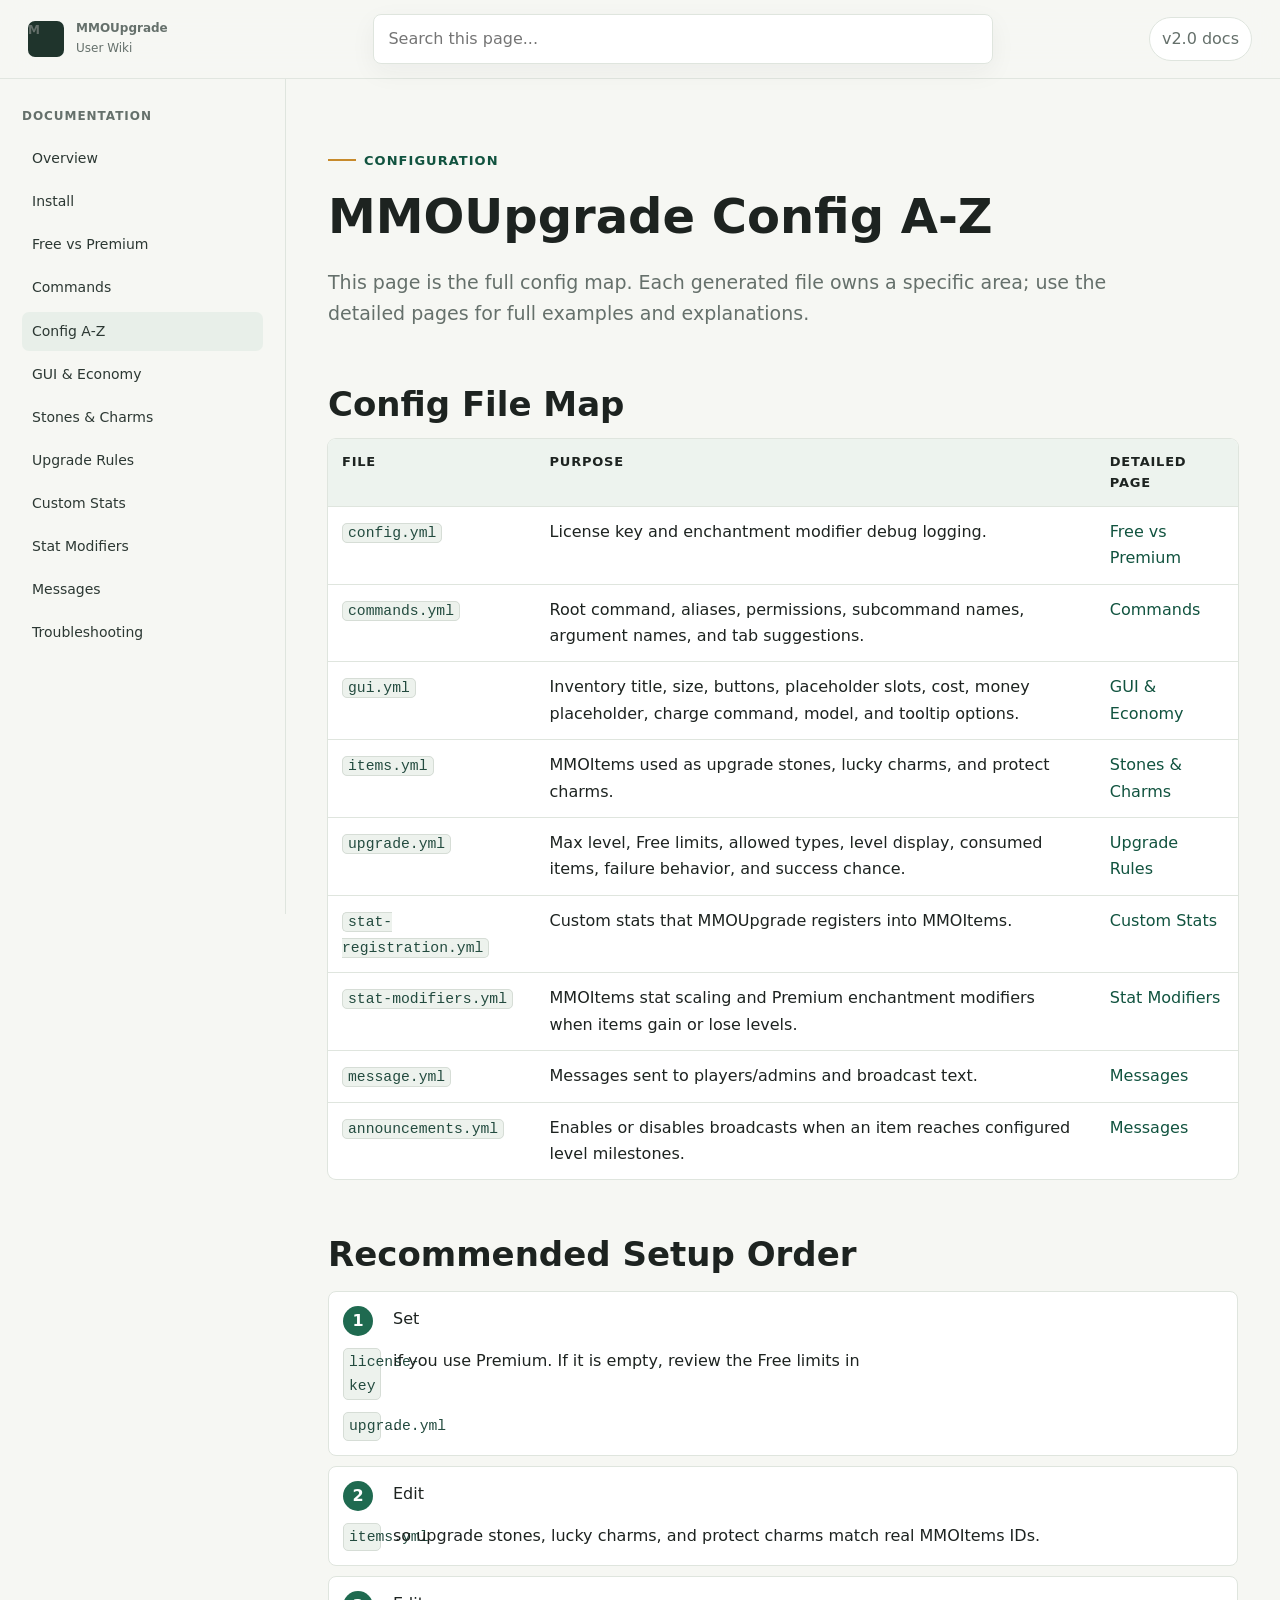
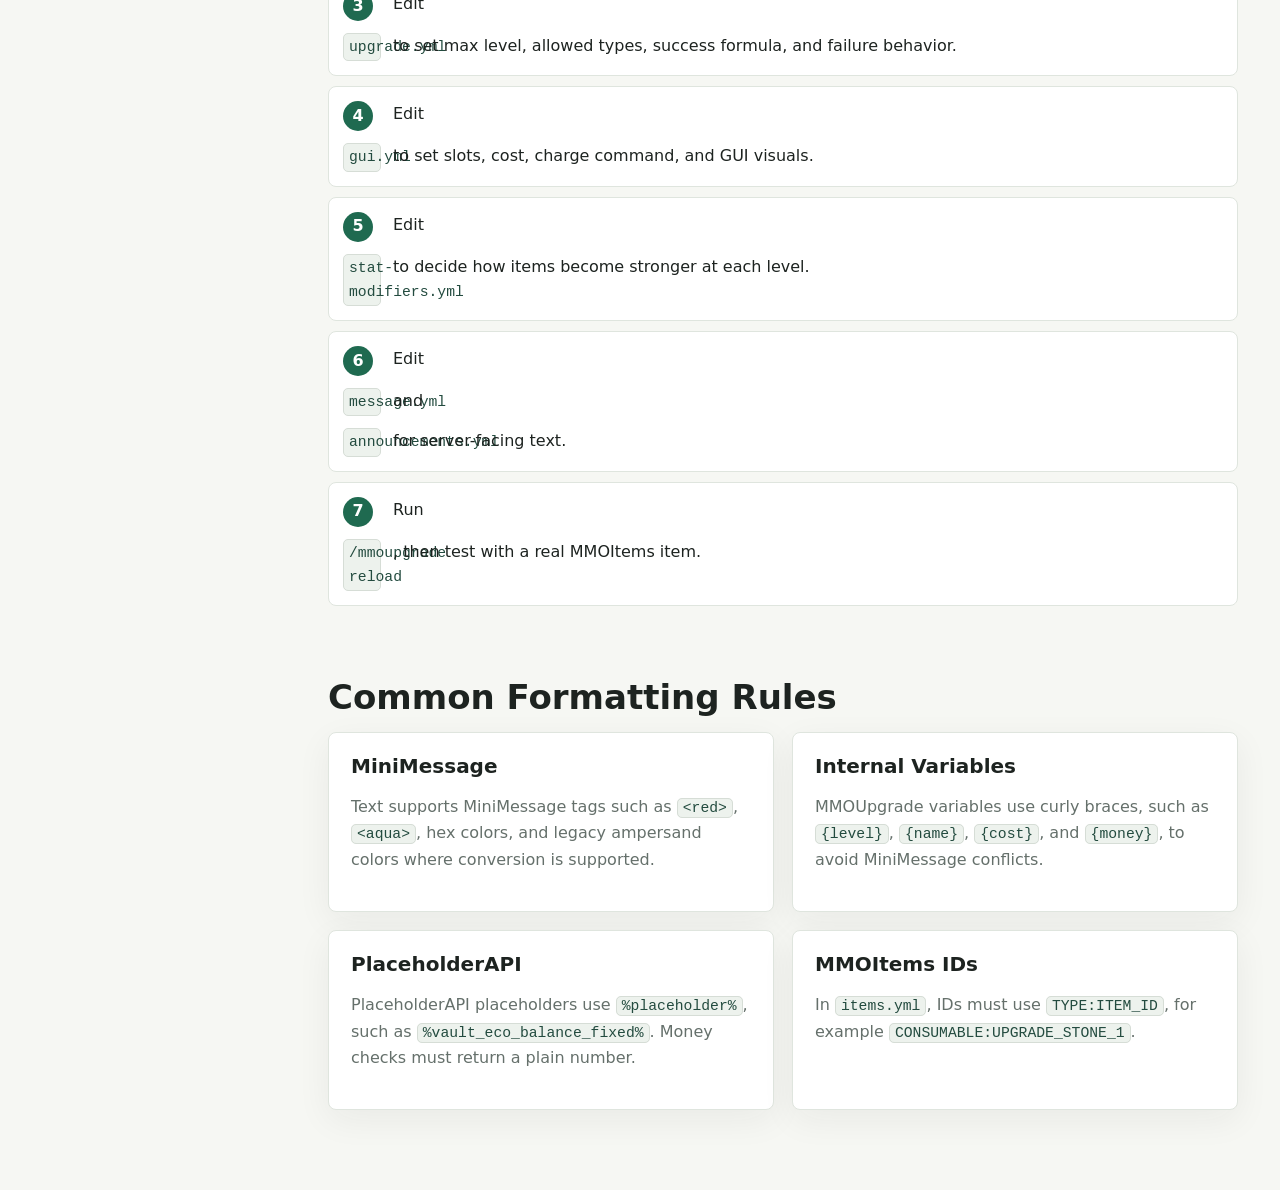
==== docs/configuration.html @ 09e2c38e "wiki" ====
<!doctype html>
<html lang="en">
  <head><meta charset="utf-8" /><meta name="viewport" content="width=device-width, initial-scale=1" /><title>Config A-Z - MMOUpgrade Wiki</title><link rel="stylesheet" href="./styles.css" /></head>
  <body><header class="topbar"><a class="brand" href="./index.html"><span class="mark">M</span><span><strong>MMOUpgrade</strong><span>User Wiki</span></span></a><label class="search"><span class="hidden">Search</span><input id="search" type="search" placeholder="Search this page..." /></label><span class="version">v2.0 docs</span></header>
    <div class="layout"><aside class="sidebar"><p class="nav-title">Documentation</p><nav class="nav"><a href="./index.html">Overview</a><a href="./install.html">Install</a><a href="./license.html">Free vs Premium</a><a href="./commands.html">Commands</a><a href="./configuration.html">Config A-Z</a><a href="./gui-economy.html">GUI & Economy</a><a href="./items-upgrade.html">Stones & Charms</a><a href="./upgrade-rules.html">Upgrade Rules</a><a href="./custom-stats.html">Custom Stats</a><a href="./stat-modifiers.html">Stat Modifiers</a><a href="./messages-announcements.html">Messages</a><a href="./troubleshooting.html">Troubleshooting</a></nav></aside>
      <main class="content">
        <section class="section page-title" data-search-section><span class="eyebrow">Configuration</span><h1>MMOUpgrade Config A-Z</h1><p class="lead">This page is the full config map. Each generated file owns a specific area; use the detailed pages for full examples and explanations.</p></section>
        <section class="section" data-search-section>
          <h2>Config File Map</h2>
          <table><thead><tr><th>File</th><th>Purpose</th><th>Detailed Page</th></tr></thead><tbody>
            <tr><td><code>config.yml</code></td><td>License key and enchantment modifier debug logging.</td><td><a href="./license.html">Free vs Premium</a></td></tr>
            <tr><td><code>commands.yml</code></td><td>Root command, aliases, permissions, subcommand names, argument names, and tab suggestions.</td><td><a href="./commands.html">Commands</a></td></tr>
            <tr><td><code>gui.yml</code></td><td>Inventory title, size, buttons, placeholder slots, cost, money placeholder, charge command, model, and tooltip options.</td><td><a href="./gui-economy.html">GUI & Economy</a></td></tr>
            <tr><td><code>items.yml</code></td><td>MMOItems used as upgrade stones, lucky charms, and protect charms.</td><td><a href="./items-upgrade.html">Stones & Charms</a></td></tr>
            <tr><td><code>upgrade.yml</code></td><td>Max level, Free limits, allowed types, level display, consumed items, failure behavior, and success chance.</td><td><a href="./upgrade-rules.html">Upgrade Rules</a></td></tr>
            <tr><td><code>stat-registration.yml</code></td><td>Custom stats that MMOUpgrade registers into MMOItems.</td><td><a href="./custom-stats.html">Custom Stats</a></td></tr>
            <tr><td><code>stat-modifiers.yml</code></td><td>MMOItems stat scaling and Premium enchantment modifiers when items gain or lose levels.</td><td><a href="./stat-modifiers.html">Stat Modifiers</a></td></tr>
            <tr><td><code>message.yml</code></td><td>Messages sent to players/admins and broadcast text.</td><td><a href="./messages-announcements.html">Messages</a></td></tr>
            <tr><td><code>announcements.yml</code></td><td>Enables or disables broadcasts when an item reaches configured level milestones.</td><td><a href="./messages-announcements.html">Messages</a></td></tr>
          </tbody></table>
        </section>
        <section class="section" data-search-section>
          <h2>Recommended Setup Order</h2>
          <ol class="flow">
            <li>Set <code>license-key</code> if you use Premium. If it is empty, review the Free limits in <code>upgrade.yml</code>.</li>
            <li>Edit <code>items.yml</code> so upgrade stones, lucky charms, and protect charms match real MMOItems IDs.</li>
            <li>Edit <code>upgrade.yml</code> to set max level, allowed types, success formula, and failure behavior.</li>
            <li>Edit <code>gui.yml</code> to set slots, cost, charge command, and GUI visuals.</li>
            <li>Edit <code>stat-modifiers.yml</code> to decide how items become stronger at each level.</li>
            <li>Edit <code>message.yml</code> and <code>announcements.yml</code> for server-facing text.</li>
            <li>Run <code>/mmoupgrade reload</code>, then test with a real MMOItems item.</li>
          </ol>
        </section>
        <section class="section" data-search-section>
          <h2>Common Formatting Rules</h2>
          <div class="grid two">
            <article class="card"><h3>MiniMessage</h3><p>Text supports MiniMessage tags such as <code>&lt;red&gt;</code>, <code>&lt;aqua&gt;</code>, hex colors, and legacy ampersand colors where conversion is supported.</p></article>
            <article class="card"><h3>Internal Variables</h3><p>MMOUpgrade variables use curly braces, such as <code>{level}</code>, <code>{name}</code>, <code>{cost}</code>, and <code>{money}</code>, to avoid MiniMessage conflicts.</p></article>
            <article class="card"><h3>PlaceholderAPI</h3><p>PlaceholderAPI placeholders use <code>%placeholder%</code>, such as <code>%vault_eco_balance_fixed%</code>. Money checks must return a plain number.</p></article>
            <article class="card"><h3>MMOItems IDs</h3><p>In <code>items.yml</code>, IDs must use <code>TYPE:ITEM_ID</code>, for example <code>CONSUMABLE:UPGRADE_STONE_1</code>.</p></article>
          </div>
        </section>
      </main>
    </div><script src="./wiki.js"></script></body>
</html>
---- docs/styles.css ----
:root {
  --bg: #f6f7f3;
  --paper: #ffffff;
  --ink: #1d2320;
  --muted: #65706b;
  --line: #dfe5de;
  --green: #22745a;
  --green-2: #11533f;
  --gold: #c78a2b;
  --rose: #a6404c;
  --code-bg: #18211d;
  --code-ink: #e7f1ea;
  --radius: 8px;
}

* {
  box-sizing: border-box;
}

html {
  scroll-behavior: smooth;
}

body {
  margin: 0;
  background: var(--bg);
  color: var(--ink);
  font-family: Inter, ui-sans-serif, system-ui, -apple-system, BlinkMacSystemFont, "Segoe UI", sans-serif;
  line-height: 1.65;
}

a {
  color: var(--green-2);
  text-decoration: none;
}

a:hover {
  text-decoration: underline;
}

.topbar {
  position: sticky;
  top: 0;
  z-index: 20;
  display: flex;
  align-items: center;
  justify-content: space-between;
  gap: 18px;
  padding: 14px 28px;
  border-bottom: 1px solid rgba(223, 229, 222, 0.9);
  background: rgba(246, 247, 243, 0.92);
  backdrop-filter: blur(16px);
}

.brand {
  display: flex;
  align-items: center;
  gap: 12px;
  min-width: 190px;
}

.mark {
  display: grid;
  place-items: center;
  width: 36px;
  height: 36px;
  border-radius: 7px;
  background: #1f342c;
  color: #f4d78d;
  font-weight: 800;
}

.brand strong,
.brand span {
  display: block;
}

.brand span {
  color: var(--muted);
  font-size: 12px;
}

.search {
  flex: 1;
  max-width: 620px;
}

.search input {
  width: 100%;
  border: 1px solid var(--line);
  border-radius: var(--radius);
  background: var(--paper);
  color: var(--ink);
  font: inherit;
  padding: 11px 14px;
  outline: none;
  box-shadow: 0 8px 26px rgba(30, 42, 35, 0.05);
}

.version {
  border: 1px solid var(--line);
  border-radius: 999px;
  padding: 8px 12px;
  color: var(--muted);
  background: var(--paper);
  white-space: nowrap;
}

.layout {
  display: grid;
  grid-template-columns: 286px minmax(0, 1fr);
  max-width: 1440px;
  margin: 0 auto;
}

.sidebar {
  position: sticky;
  top: 65px;
  height: calc(100vh - 65px);
  padding: 28px 22px;
  border-right: 1px solid var(--line);
  overflow: auto;
}

.nav-title {
  margin: 0 0 12px;
  color: var(--muted);
  font-size: 12px;
  font-weight: 700;
  letter-spacing: 0.08em;
  text-transform: uppercase;
}

.nav {
  display: grid;
  gap: 4px;
}

.nav a {
  display: block;
  border-radius: 7px;
  padding: 8px 10px;
  color: #2c3833;
  font-size: 14px;
}

.nav a:hover,
.nav a.active {
  background: #e8efe9;
  text-decoration: none;
}

.content {
  min-width: 0;
  padding: 0 42px 80px;
}

.hero {
  padding: 74px 0 44px;
  border-bottom: 1px solid var(--line);
}

.eyebrow {
  display: inline-flex;
  align-items: center;
  gap: 8px;
  margin-bottom: 18px;
  color: var(--green-2);
  font-size: 13px;
  font-weight: 800;
  letter-spacing: 0.08em;
  text-transform: uppercase;
}

.eyebrow::before {
  content: "";
  width: 28px;
  height: 2px;
  background: var(--gold);
}

h1,
h2,
h3 {
  line-height: 1.16;
}

h1 {
  max-width: 920px;
  margin: 0;
  font-size: 58px;
}

.lead {
  max-width: 820px;
  margin: 22px 0 0;
  color: var(--muted);
  font-size: 19px;
}

.hero-actions {
  display: flex;
  flex-wrap: wrap;
  gap: 12px;
  margin-top: 28px;
}

.button {
  display: inline-flex;
  align-items: center;
  justify-content: center;
  min-height: 42px;
  border-radius: 7px;
  padding: 10px 15px;
  border: 1px solid var(--line);
  background: var(--paper);
  color: var(--ink);
  font-weight: 700;
  box-shadow: 0 8px 24px rgba(30, 42, 35, 0.07);
}

.button.primary {
  border-color: #1f6a50;
  background: #1f6a50;
  color: white;
}

.button:hover {
  text-decoration: none;
  transform: translateY(-1px);
}

.section {
  padding: 56px 0 0;
}

.page-title {
  padding-top: 64px;
}

.page-title h1 {
  font-size: 48px;
}

.section > h2 {
  margin: 0 0 14px;
  font-size: 34px;
}

.section > p {
  max-width: 860px;
  color: var(--muted);
}

.grid {
  display: grid;
  gap: 18px;
}

.grid.two {
  grid-template-columns: repeat(2, minmax(0, 1fr));
}

.grid.three {
  grid-template-columns: repeat(3, minmax(0, 1fr));
}

.card {
  border: 1px solid var(--line);
  border-radius: var(--radius);
  background: var(--paper);
  padding: 22px;
  box-shadow: 0 10px 35px rgba(30, 42, 35, 0.06);
}

.card h3 {
  margin: 0 0 10px;
  font-size: 20px;
}

.card p {
  color: var(--muted);
}

.statline {
  display: grid;
  grid-template-columns: repeat(4, minmax(0, 1fr));
  gap: 12px;
  margin-top: 34px;
}

.metric {
  border: 1px solid var(--line);
  border-radius: var(--radius);
  background: var(--paper);
  padding: 16px;
}

.metric strong {
  display: block;
  font-size: 24px;
}

.metric span {
  color: var(--muted);
  font-size: 13px;
}

.callout {
  border-left: 4px solid var(--green);
  border-radius: 0 var(--radius) var(--radius) 0;
  background: #eaf3ec;
  padding: 16px 18px;
  color: #21362e;
}

.callout.gold {
  border-left-color: var(--gold);
  background: #fbf1df;
}

.callout.rose {
  border-left-color: var(--rose);
  background: #f9e8eb;
}

pre {
  margin: 16px 0;
  border-radius: var(--radius);
  background: var(--code-bg);
  color: var(--code-ink);
  overflow: auto;
  padding: 17px 18px;
  box-shadow: inset 0 0 0 1px rgba(255, 255, 255, 0.06);
}

code {
  font-family: "JetBrains Mono", "Cascadia Code", Consolas, monospace;
  font-size: 0.92em;
}

p code,
li code,
td code {
  border: 1px solid #d6ddd6;
  border-radius: 5px;
  background: #edf2ed;
  padding: 1px 5px;
  color: #234b3f;
}

table {
  width: 100%;
  border-collapse: collapse;
  border-radius: var(--radius);
  background: var(--paper);
  box-shadow: 0 0 0 1px var(--line);
  overflow: hidden;
}

th,
td {
  border-bottom: 1px solid var(--line);
  padding: 12px 14px;
  text-align: left;
  vertical-align: top;
}

th {
  background: #edf3ee;
  font-size: 13px;
  text-transform: uppercase;
  letter-spacing: 0.06em;
}

tr:last-child td {
  border-bottom: 0;
}

.flow {
  counter-reset: flow;
  display: grid;
  gap: 10px;
  padding: 0;
  list-style: none;
}

.flow li {
  counter-increment: flow;
  display: grid;
  grid-template-columns: 38px 1fr;
  gap: 12px;
  border: 1px solid var(--line);
  border-radius: var(--radius);
  background: var(--paper);
  padding: 14px;
}

.flow li::before {
  content: counter(flow);
  display: grid;
  place-items: center;
  width: 30px;
  height: 30px;
  border-radius: 50%;
  background: #1f6a50;
  color: white;
  font-weight: 800;
}

.badge {
  display: inline-flex;
  border-radius: 999px;
  background: #f7e7c8;
  color: #7a531d;
  padding: 4px 9px;
  font-size: 12px;
  font-weight: 800;
  letter-spacing: 0.04em;
  text-transform: uppercase;
}

.text-link {
  display: inline-flex;
  margin-top: 4px;
  font-weight: 800;
}

.footer {
  margin-top: 58px;
  border-top: 1px solid var(--line);
  padding: 28px 0;
  color: var(--muted);
}

.hidden {
  display: none !important;
}

@media (max-width: 980px) {
  .topbar {
    flex-wrap: wrap;
  }

  .layout {
    display: block;
  }

  .sidebar {
    position: static;
    height: auto;
    border-right: 0;
    border-bottom: 1px solid var(--line);
    padding: 18px 22px;
  }

  .nav {
    grid-template-columns: repeat(2, minmax(0, 1fr));
  }

  .content {
    padding: 0 22px 60px;
  }

  h1 {
    font-size: 42px;
  }

  .grid.two,
  .grid.three,
  .statline {
    grid-template-columns: 1fr;
  }
}

@media (max-width: 560px) {
  .topbar {
    padding: 12px 16px;
  }

  .version {
    display: none;
  }

  .nav {
    grid-template-columns: 1fr;
  }

  h1 {
    font-size: 34px;
  }

  .section > h2 {
    font-size: 28px;
  }
}
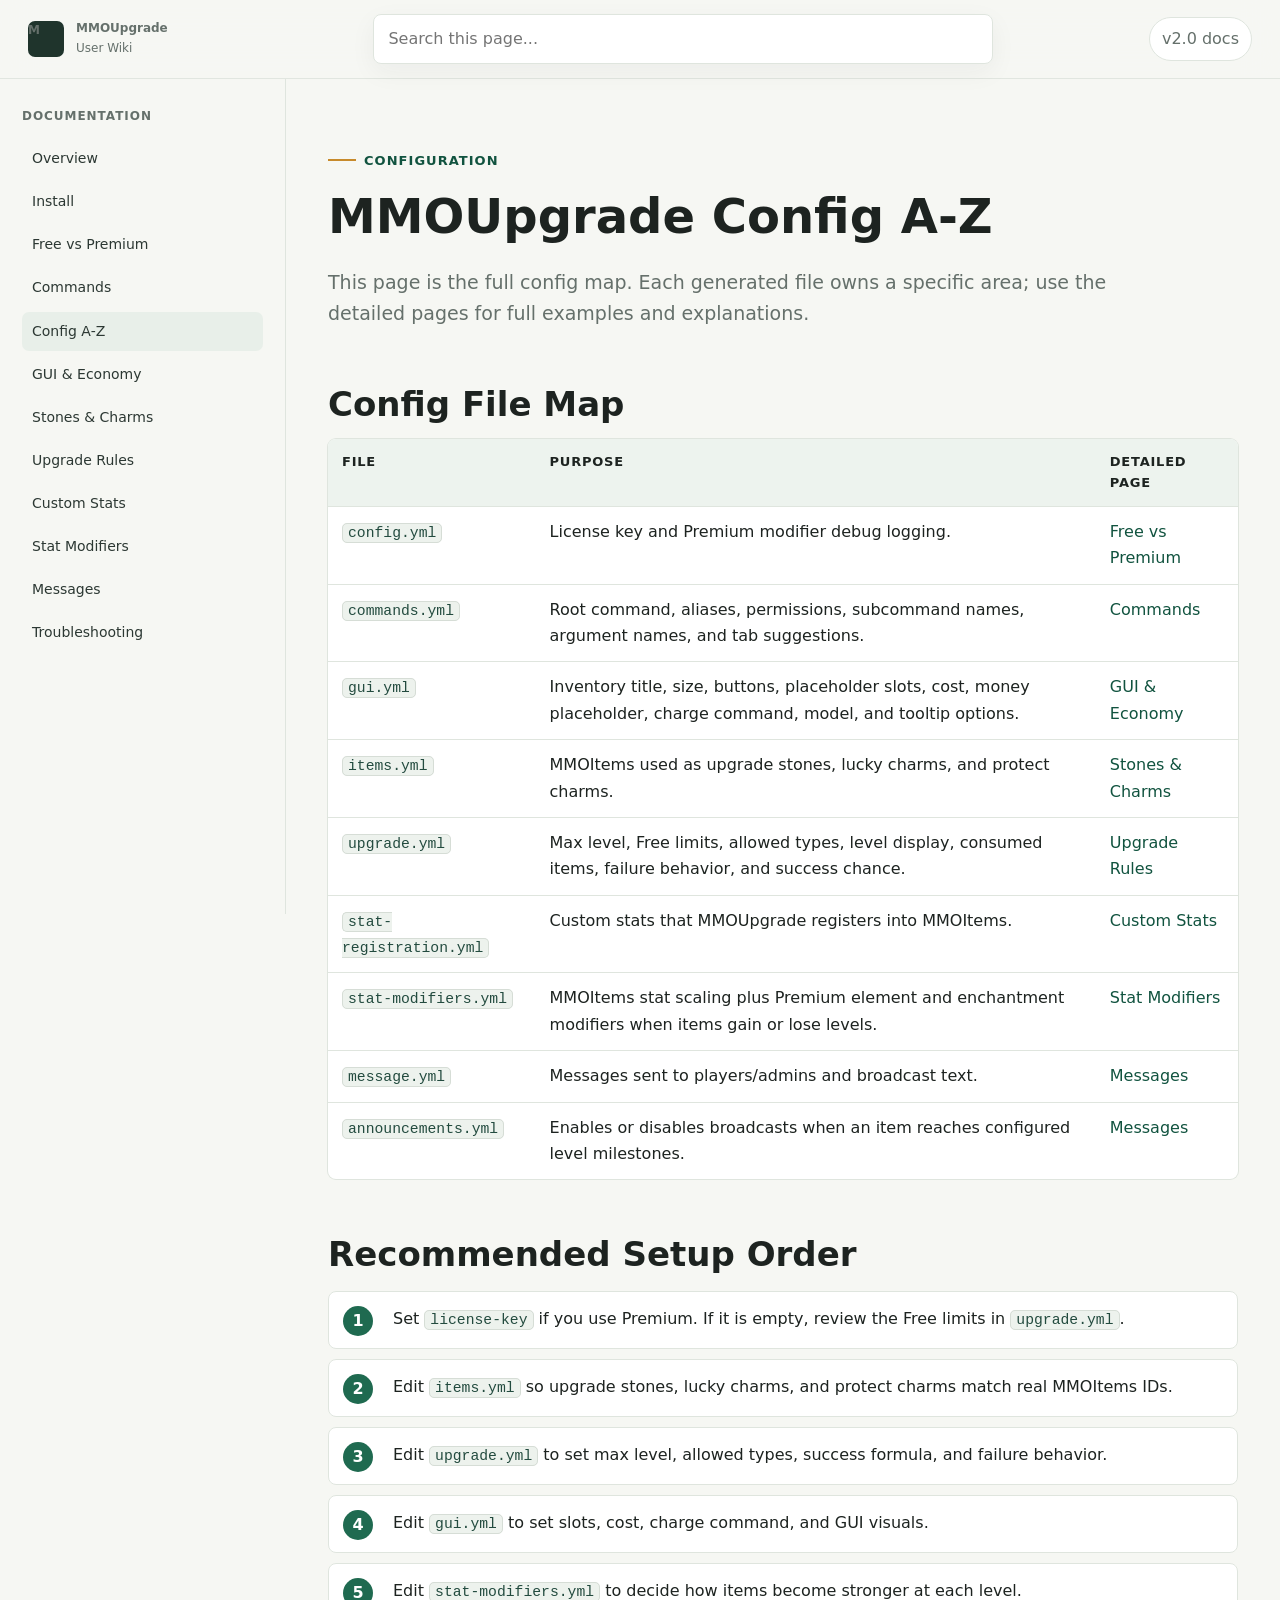
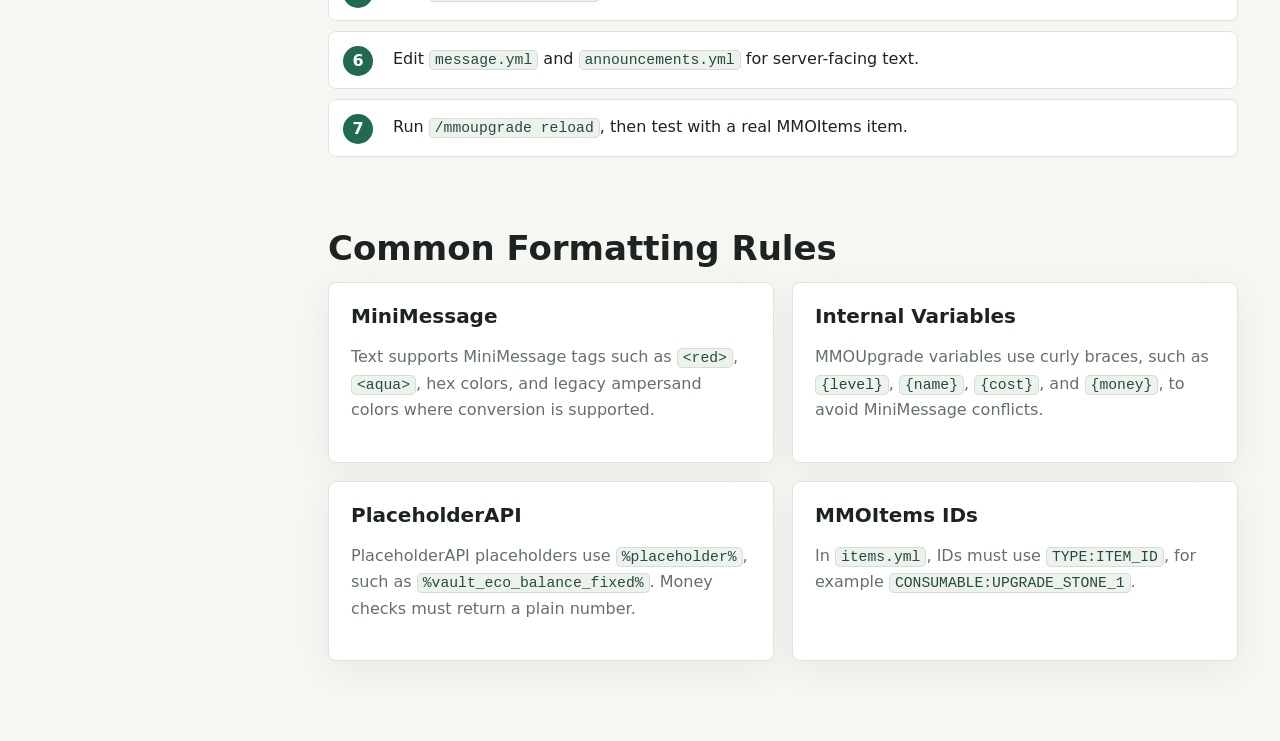
==== commit c8862d61: "Update element" ====
--- a/docs/configuration.html
+++ b/docs/configuration.html
@@ -8,13 +8,13 @@
         <section class="section" data-search-section>
           <h2>Config File Map</h2>
           <table><thead><tr><th>File</th><th>Purpose</th><th>Detailed Page</th></tr></thead><tbody>
-            <tr><td><code>config.yml</code></td><td>License key and enchantment modifier debug logging.</td><td><a href="./license.html">Free vs Premium</a></td></tr>
+            <tr><td><code>config.yml</code></td><td>License key and Premium modifier debug logging.</td><td><a href="./license.html">Free vs Premium</a></td></tr>
             <tr><td><code>commands.yml</code></td><td>Root command, aliases, permissions, subcommand names, argument names, and tab suggestions.</td><td><a href="./commands.html">Commands</a></td></tr>
             <tr><td><code>gui.yml</code></td><td>Inventory title, size, buttons, placeholder slots, cost, money placeholder, charge command, model, and tooltip options.</td><td><a href="./gui-economy.html">GUI & Economy</a></td></tr>
             <tr><td><code>items.yml</code></td><td>MMOItems used as upgrade stones, lucky charms, and protect charms.</td><td><a href="./items-upgrade.html">Stones & Charms</a></td></tr>
             <tr><td><code>upgrade.yml</code></td><td>Max level, Free limits, allowed types, level display, consumed items, failure behavior, and success chance.</td><td><a href="./upgrade-rules.html">Upgrade Rules</a></td></tr>
             <tr><td><code>stat-registration.yml</code></td><td>Custom stats that MMOUpgrade registers into MMOItems.</td><td><a href="./custom-stats.html">Custom Stats</a></td></tr>
-            <tr><td><code>stat-modifiers.yml</code></td><td>MMOItems stat scaling and Premium enchantment modifiers when items gain or lose levels.</td><td><a href="./stat-modifiers.html">Stat Modifiers</a></td></tr>
+            <tr><td><code>stat-modifiers.yml</code></td><td>MMOItems stat scaling plus Premium element and enchantment modifiers when items gain or lose levels.</td><td><a href="./stat-modifiers.html">Stat Modifiers</a></td></tr>
             <tr><td><code>message.yml</code></td><td>Messages sent to players/admins and broadcast text.</td><td><a href="./messages-announcements.html">Messages</a></td></tr>
             <tr><td><code>announcements.yml</code></td><td>Enables or disables broadcasts when an item reaches configured level milestones.</td><td><a href="./messages-announcements.html">Messages</a></td></tr>
           </tbody></table>
--- a/docs/styles.css
+++ b/docs/styles.css
@@ -387,17 +387,20 @@
 
 .flow li {
   counter-increment: flow;
-  display: grid;
-  grid-template-columns: 38px 1fr;
-  gap: 12px;
-  border: 1px solid var(--line);
-  border-radius: var(--radius);
-  background: var(--paper);
-  padding: 14px;
+  position: relative;
+  display: block;
+  border: 1px solid var(--line);
+  border-radius: var(--radius);
+  background: var(--paper);
+  min-height: 58px;
+  padding: 14px 14px 14px 64px;
 }
 
 .flow li::before {
   content: counter(flow);
+  position: absolute;
+  left: 14px;
+  top: 14px;
   display: grid;
   place-items: center;
   width: 30px;
